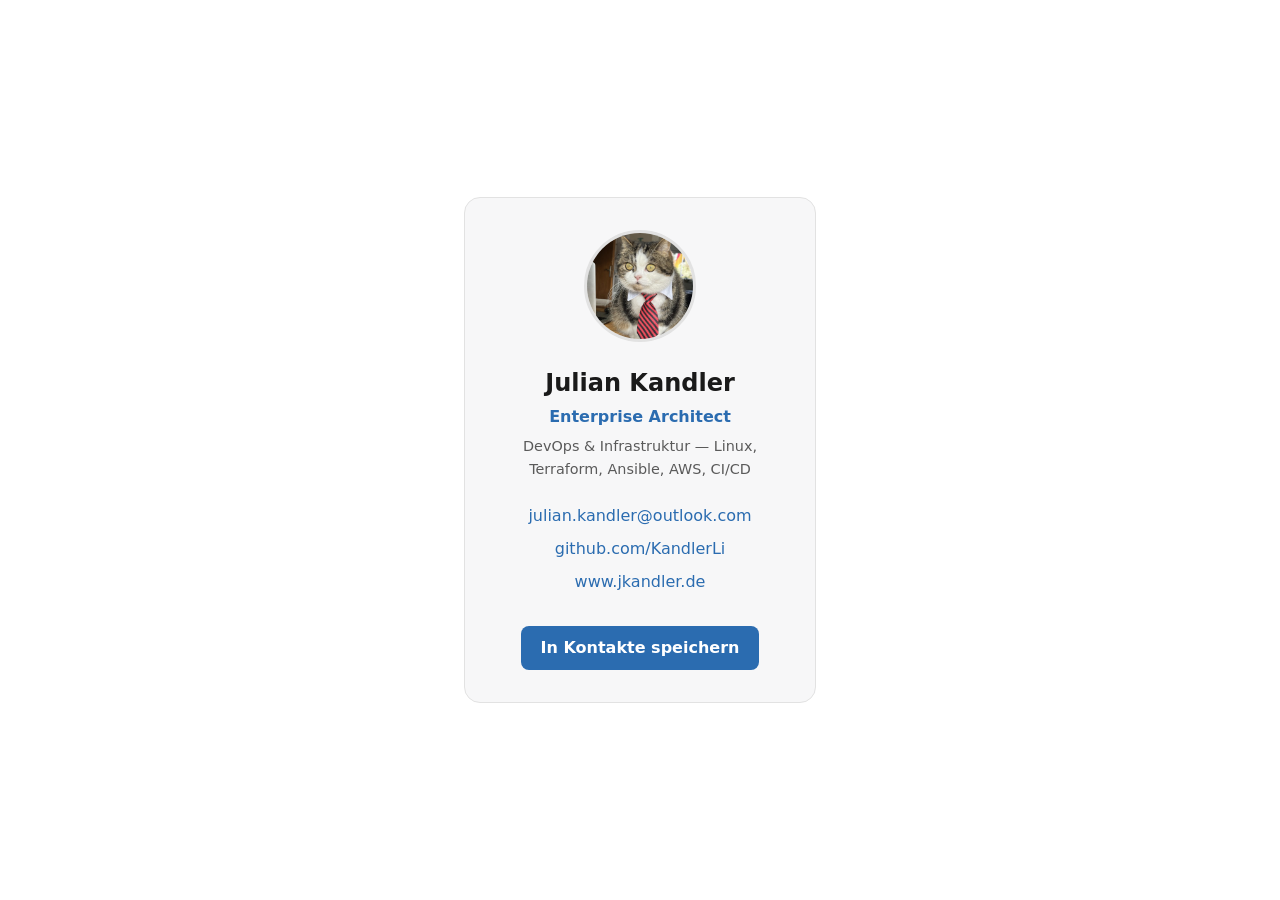
==== site/card.html @ 8a25c1dd "Add digital business card at /card Adds a lightweight business-card page (name, title, email, GitHub" ====
<!doctype html>
<html lang="de">
<head>
  <meta charset="utf-8">
  <meta name="viewport" content="width=device-width, initial-scale=1">
  <title>Julian Kandler — Visitenkarte</title>
  <meta name="description" content="Digitale Visitenkarte von Julian Kandler, Enterprise Architect.">
  <link rel="stylesheet" href="style.css">
  <link rel="stylesheet" href="card.css">
</head>
<body class="card-page">
  <main class="card">
    <img class="card-portrait" src="baozi.jpg" alt="Julian Kandler" width="600" height="800">
    <h1>Julian Kandler</h1>
    <p class="title">Enterprise Architect</p>
    <p class="tagline">DevOps &amp; Infrastruktur — Linux, Terraform, Ansible, AWS, CI/CD</p>

    <ul class="card-contacts">
      <li>
        <a href="mailto:julian.kandler@outlook.com">julian.kandler@outlook.com</a>
      </li>
      <li>
        <a href="https://github.com/KandlerLi">github.com/KandlerLi</a>
      </li>
      <li>
        <a href="https://www.jkandler.de">www.jkandler.de</a>
      </li>
    </ul>

    <a class="card-save" href="card.vcf" download="julian-kandler.vcf">In Kontakte speichern</a>
  </main>
</body>
</html>
---- site/style.css ----
:root {
  color-scheme: light dark;
  --bg: #ffffff;
  --fg: #1a1a1a;
  --muted: #5a5a5a;
  --accent: #2b6cb0;
  --border: #e2e2e2;
  --card-bg: #f7f7f8;
  --max-width: 46rem;
}

@media (prefers-color-scheme: dark) {
  :root {
    --bg: #14161a;
    --fg: #eaeaea;
    --muted: #a3a3a3;
    --accent: #6fa8dc;
    --border: #2a2d33;
    --card-bg: #1c1f24;
  }
}

* {
  box-sizing: border-box;
}

body {
  margin: 0;
  background: var(--bg);
  color: var(--fg);
  font-family: system-ui, -apple-system, "Segoe UI", Roboto, sans-serif;
  line-height: 1.55;
}

main,
.hero {
  max-width: var(--max-width);
  margin: 0 auto;
  padding: 0 1.5rem;
}

.hero {
  display: flex;
  align-items: center;
  gap: 1.5rem;
  padding-top: 3rem;
  padding-bottom: 2rem;
  flex-wrap: wrap;
}

.portrait {
  width: 8rem;
  height: 8rem;
  border-radius: 50%;
  object-fit: cover;
  border: 3px solid var(--border);
}

.hero h1 {
  margin: 0;
  font-size: 1.9rem;
}

.title {
  margin: 0.15rem 0 0;
  font-weight: 600;
  color: var(--accent);
}

.tagline {
  margin: 0.25rem 0 0;
  color: var(--muted);
}

.links {
  margin: 0.5rem 0 0;
}

.links a {
  color: var(--accent);
  text-decoration: none;
}

.links a:hover {
  text-decoration: underline;
}

.visually-hidden {
  position: absolute;
  width: 1px;
  height: 1px;
  overflow: hidden;
  clip: rect(0, 0, 0, 0);
  white-space: nowrap;
}

.profile {
  color: var(--muted);
  margin: 0 0 1rem;
}

.section-intro {
  color: var(--muted);
  margin: 0.25rem 0 1rem;
}

h2 {
  font-size: 1.3rem;
  border-bottom: 1px solid var(--border);
  padding-bottom: 0.4rem;
  margin-top: 2.5rem;
}

.employer {
  margin-top: 1.5rem;
}

.employer h3 {
  margin-bottom: 0.15rem;
  font-size: 1.1rem;
}

.role {
  margin: 0 0 0.75rem;
  color: var(--muted);
}

.dates {
  font-weight: 400;
  color: var(--muted);
  font-size: 0.9em;
}

.project {
  background: var(--card-bg);
  border: 1px solid var(--border);
  border-radius: 0.5rem;
  padding: 0.85rem 1rem;
  margin: 0.75rem 0;
}

.project h4 {
  margin: 0 0 0.4rem;
  font-size: 1rem;
}

.project ul {
  margin: 0 0 0.5rem;
  padding-left: 1.2rem;
}

.project li {
  margin-bottom: 0.25rem;
}

.skills-used {
  margin: 0;
  font-size: 0.85rem;
  color: var(--muted);
}

.skills {
  margin: 0;
}

.skills dt {
  font-weight: 600;
  margin-top: 0.75rem;
}

.skills dd {
  margin: 0.15rem 0 0;
  color: var(--muted);
}

.plain-list {
  list-style: none;
  padding: 0;
  margin: 0;
}

.plain-list li {
  margin-bottom: 0.9rem;
}

main {
  padding-bottom: 4rem;
}

@media (max-width: 30rem) {
  .hero {
    flex-direction: column;
    text-align: center;
  }
}
---- site/card.css ----
.card-page {
  display: flex;
  min-height: 100vh;
  align-items: center;
  justify-content: center;
  padding: 1.5rem;
}

.card {
  max-width: 22rem;
  width: 100%;
  text-align: center;
  background: var(--card-bg);
  border: 1px solid var(--border);
  border-radius: 1rem;
  padding: 2rem 1.75rem;
}

.card-portrait {
  width: 7rem;
  height: 7rem;
  border-radius: 50%;
  object-fit: cover;
  border: 3px solid var(--border);
  margin-bottom: 1rem;
}

.card h1 {
  margin: 0;
  font-size: 1.5rem;
}

.card .title {
  margin: 0.15rem 0 0;
  font-weight: 600;
  color: var(--accent);
}

.card .tagline {
  margin: 0.35rem 0 0;
  color: var(--muted);
  font-size: 0.9rem;
}

.card-contacts {
  list-style: none;
  margin: 1.5rem 0 0;
  padding: 0;
}

.card-contacts li {
  margin-bottom: 0.5rem;
}

.card-contacts a {
  color: var(--accent);
  text-decoration: none;
}

.card-contacts a:hover {
  text-decoration: underline;
}

.card-save {
  display: inline-block;
  margin-top: 1.5rem;
  padding: 0.6rem 1.25rem;
  border-radius: 0.5rem;
  background: var(--accent);
  color: var(--bg);
  text-decoration: none;
  font-weight: 600;
}

.card-save:hover {
  opacity: 0.9;
}
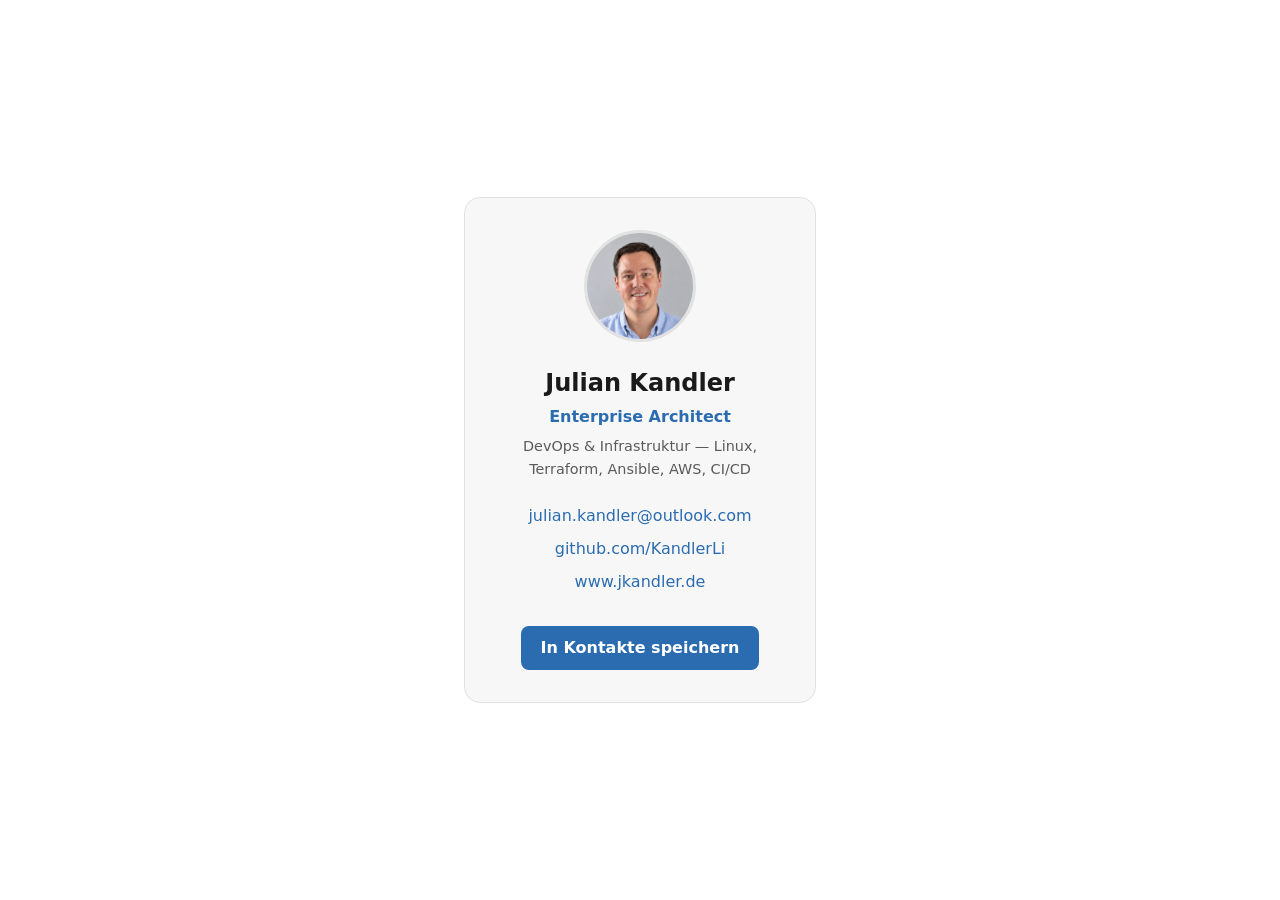
==== commit 07441b3b: "Update profile image and favicon" ====
--- a/site/card.html
+++ b/site/card.html
@@ -5,12 +5,13 @@
   <meta name="viewport" content="width=device-width, initial-scale=1">
   <title>Julian Kandler — Visitenkarte</title>
   <meta name="description" content="Digitale Visitenkarte von Julian Kandler, Enterprise Architect.">
+  <link rel="icon" href="favicon.ico" sizes="any">
   <link rel="stylesheet" href="style.css">
   <link rel="stylesheet" href="card.css">
 </head>
 <body class="card-page">
   <main class="card">
-    <img class="card-portrait" src="baozi.jpg" alt="Julian Kandler" width="600" height="800">
+    <img class="card-portrait" src="julian.png" alt="Julian Kandler" width="600" height="800">
     <h1>Julian Kandler</h1>
     <p class="title">Enterprise Architect</p>
     <p class="tagline">DevOps &amp; Infrastruktur — Linux, Terraform, Ansible, AWS, CI/CD</p>
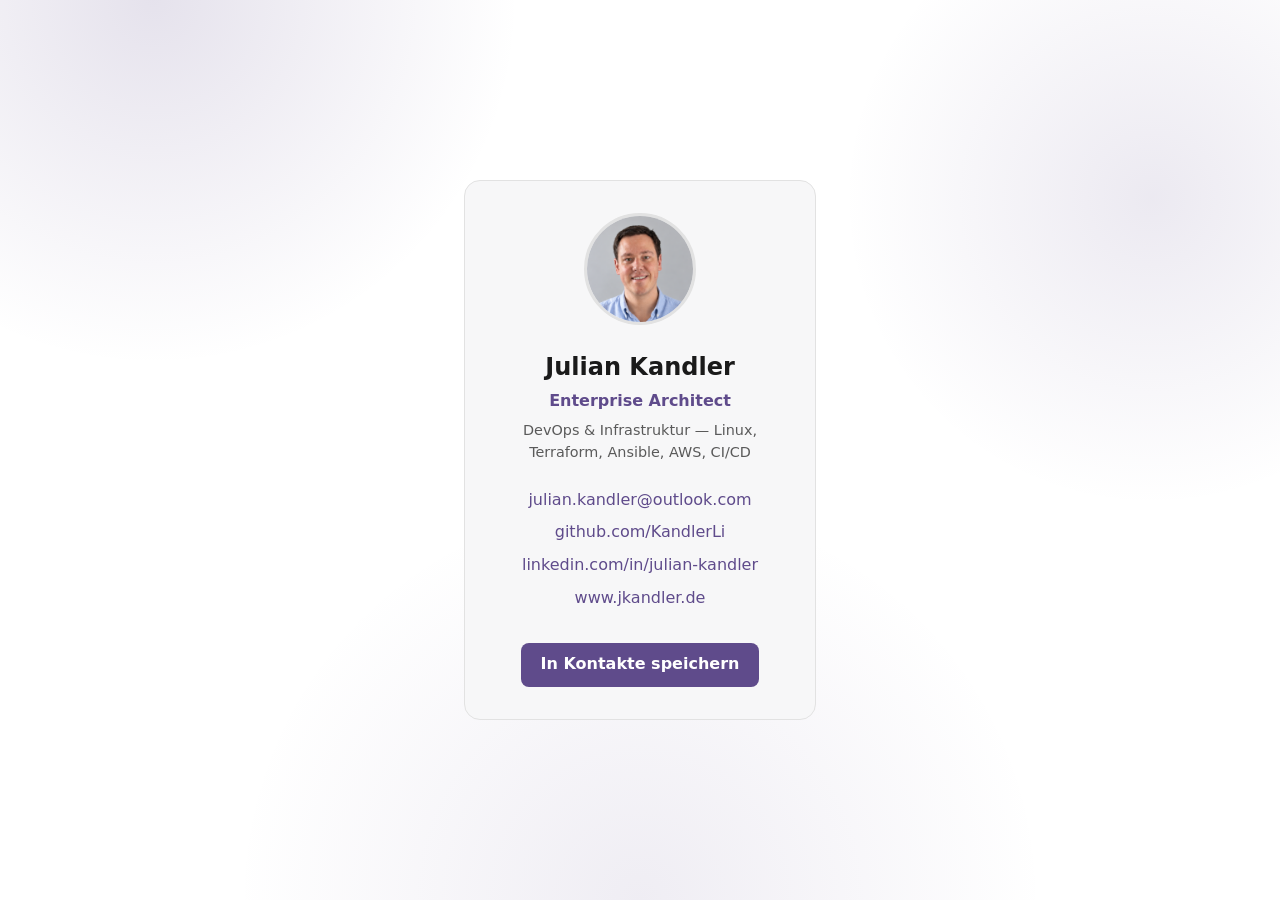
==== commit 7e40ae11: "site: add Impressum, Datenschutzerklärung, and a Contact section The .de domain, German-based operat" ====
--- a/site/card.html
+++ b/site/card.html
@@ -24,6 +24,9 @@
         <a href="https://github.com/KandlerLi">github.com/KandlerLi</a>
       </li>
       <li>
+        <a href="https://www.linkedin.com/in/julian-kandler-283b5b157">linkedin.com/in/julian-kandler</a>
+      </li>
+      <li>
         <a href="https://www.jkandler.de">www.jkandler.de</a>
       </li>
     </ul>
--- a/site/style.css
+++ b/site/style.css
@@ -3,41 +3,262 @@
   --bg: #ffffff;
   --fg: #1a1a1a;
   --muted: #5a5a5a;
-  --accent: #2b6cb0;
+  --accent: #5f4b8b;
+  --accent-contrast: #ffffff;
   --border: #e2e2e2;
   --card-bg: #f7f7f8;
   --max-width: 46rem;
+  --topbar-height: 3.25rem;
 }
 
 @media (prefers-color-scheme: dark) {
-  :root {
+  :root:not([data-theme="light"]) {
     --bg: #14161a;
     --fg: #eaeaea;
     --muted: #a3a3a3;
-    --accent: #6fa8dc;
+    --accent: #a695d6;
+    --accent-contrast: #14161a;
     --border: #2a2d33;
     --card-bg: #1c1f24;
   }
 }
 
+:root[data-theme="dark"] {
+  --bg: #14161a;
+  --fg: #eaeaea;
+  --muted: #a3a3a3;
+  --accent: #a695d6;
+  --accent-contrast: #14161a;
+  --border: #2a2d33;
+  --card-bg: #1c1f24;
+}
+
+:root[data-theme="light"] {
+  --bg: #ffffff;
+  --fg: #1a1a1a;
+  --muted: #5a5a5a;
+  --accent: #5f4b8b;
+  --accent-contrast: #ffffff;
+  --border: #e2e2e2;
+  --card-bg: #f7f7f8;
+}
+
 * {
   box-sizing: border-box;
 }
 
+html {
+  scroll-behavior: smooth;
+}
+
 body {
   margin: 0;
-  background: var(--bg);
+  background-color: var(--bg);
   color: var(--fg);
   font-family: system-ui, -apple-system, "Segoe UI", Roboto, sans-serif;
   line-height: 1.55;
 }
 
+@supports (background: color-mix(in srgb, red 50%, transparent)) {
+  body {
+    background-image:
+      radial-gradient(38rem 38rem at 12% 0%, color-mix(in srgb, var(--accent) 16%, transparent), transparent 60%),
+      radial-gradient(32rem 32rem at 90% 22%, color-mix(in srgb, var(--accent) 12%, transparent), transparent 60%),
+      radial-gradient(42rem 42rem at 50% 100%, color-mix(in srgb, var(--accent) 10%, transparent), transparent 60%);
+    background-repeat: no-repeat;
+    background-attachment: fixed;
+  }
+}
+
 main,
-.hero {
+.hero,
+.topbar-inner {
   max-width: var(--max-width);
   margin: 0 auto;
   padding: 0 1.5rem;
 }
+
+/* Topbar */
+
+.topbar {
+  position: sticky;
+  top: 0;
+  z-index: 50;
+  background: var(--bg);
+  border-bottom: 1px solid var(--border);
+  box-shadow: 0 1px 0 rgba(255, 255, 255, 0.12) inset, 0 4px 20px rgba(0, 0, 0, 0.05);
+}
+
+@supports (backdrop-filter: blur(1px)) or (-webkit-backdrop-filter: blur(1px)) {
+  .topbar {
+    background: color-mix(in srgb, var(--bg) 70%, transparent);
+    -webkit-backdrop-filter: blur(16px) saturate(160%);
+    backdrop-filter: blur(16px) saturate(160%);
+  }
+}
+
+.topbar-inner {
+  display: flex;
+  align-items: center;
+  gap: 1.25rem;
+  height: var(--topbar-height);
+  position: relative;
+}
+
+.brand {
+  font-weight: 700;
+  margin-right: auto;
+  white-space: nowrap;
+  display: flex;
+  align-items: center;
+  gap: 0.5rem;
+}
+
+.brand-logo {
+  width: 1.75rem;
+  height: 1.75rem;
+  border-radius: 0.4rem;
+  display: block;
+}
+
+.site-nav {
+  display: flex;
+  gap: 1.25rem;
+}
+
+.site-nav a {
+  color: var(--fg);
+  text-decoration: none;
+  font-size: 0.95rem;
+  white-space: nowrap;
+}
+
+.site-nav a:hover {
+  color: var(--accent);
+}
+
+.topbar-controls {
+  display: flex;
+  align-items: center;
+  gap: 0.5rem;
+}
+
+.lang-select {
+  background: var(--card-bg);
+  border: 1px solid var(--border);
+  border-radius: 0.5rem;
+  padding: 0.25rem 1.5rem 0.25rem 0.6rem;
+  font-size: 0.8rem;
+  cursor: pointer;
+  color: var(--fg);
+  font-family: inherit;
+  box-shadow: inset 0 1px 0 rgba(255, 255, 255, 0.2);
+  appearance: none;
+  -webkit-appearance: none;
+  background-image: linear-gradient(45deg, transparent 50%, currentColor 50%), linear-gradient(135deg, currentColor 50%, transparent 50%);
+  background-position: calc(100% - 0.9rem) center, calc(100% - 0.65rem) center;
+  background-size: 0.25rem 0.25rem, 0.25rem 0.25rem;
+  background-repeat: no-repeat;
+}
+
+.lang-select:hover,
+.lang-select:focus {
+  border-color: var(--accent);
+}
+
+.theme-toggle,
+.menu-toggle {
+  background: var(--card-bg);
+  border: 1px solid var(--border);
+  border-radius: 0.5rem;
+  width: 2rem;
+  height: 2rem;
+  display: flex;
+  align-items: center;
+  justify-content: center;
+  cursor: pointer;
+  color: var(--fg);
+  padding: 0;
+  flex: none;
+  box-shadow: inset 0 1px 0 rgba(255, 255, 255, 0.2);
+}
+
+@supports (backdrop-filter: blur(1px)) or (-webkit-backdrop-filter: blur(1px)) {
+  .lang-select,
+  .theme-toggle,
+  .menu-toggle {
+    background: color-mix(in srgb, var(--card-bg) 55%, transparent);
+    -webkit-backdrop-filter: blur(8px);
+    backdrop-filter: blur(8px);
+  }
+}
+
+.theme-icon {
+  font-size: 1rem;
+  line-height: 1;
+}
+
+.menu-toggle {
+  display: none;
+}
+
+.hamburger {
+  position: relative;
+  width: 1.1rem;
+  height: 2px;
+  background: currentColor;
+}
+
+.hamburger::before,
+.hamburger::after {
+  content: "";
+  position: absolute;
+  left: 0;
+  width: 1.1rem;
+  height: 2px;
+  background: currentColor;
+}
+
+.hamburger::before {
+  top: -0.35rem;
+}
+
+.hamburger::after {
+  top: 0.35rem;
+}
+
+@media (max-width: 40rem) {
+  .menu-toggle {
+    display: flex;
+  }
+
+  .site-nav {
+    display: none;
+    position: absolute;
+    top: 100%;
+    left: 0;
+    right: 0;
+    flex-direction: column;
+    background: var(--bg);
+    border-bottom: 1px solid var(--border);
+    padding: 0.75rem 1.5rem 1rem;
+    gap: 0.85rem;
+  }
+
+  .site-nav.nav-open {
+    display: flex;
+  }
+
+  @supports (backdrop-filter: blur(1px)) or (-webkit-backdrop-filter: blur(1px)) {
+    .site-nav {
+      background: color-mix(in srgb, var(--bg) 80%, transparent);
+      -webkit-backdrop-filter: blur(16px) saturate(160%);
+      backdrop-filter: blur(16px) saturate(160%);
+    }
+  }
+}
+
+/* Hero */
 
 .hero {
   display: flex;
@@ -104,11 +325,29 @@
   margin: 0.25rem 0 1rem;
 }
 
+section[id] {
+  scroll-margin-top: calc(var(--topbar-height) + 0.75rem);
+  background: var(--card-bg);
+  border: 1px solid var(--border);
+  border-radius: 1rem;
+  padding: 1.5rem 1.75rem 1.75rem;
+  margin: 1.75rem 0;
+  box-shadow: inset 0 1px 0 rgba(255, 255, 255, 0.15), 0 8px 24px rgba(0, 0, 0, 0.04);
+}
+
+@supports (backdrop-filter: blur(1px)) or (-webkit-backdrop-filter: blur(1px)) {
+  section[id] {
+    background: color-mix(in srgb, var(--card-bg) 55%, transparent);
+    -webkit-backdrop-filter: blur(16px) saturate(160%);
+    backdrop-filter: blur(16px) saturate(160%);
+  }
+}
+
 h2 {
   font-size: 1.3rem;
   border-bottom: 1px solid var(--border);
   padding-bottom: 0.4rem;
-  margin-top: 2.5rem;
+  margin-top: 0;
 }
 
 .employer {
@@ -187,6 +426,48 @@
   padding-bottom: 4rem;
 }
 
+.site-footer {
+  max-width: var(--max-width);
+  margin: 0 auto;
+  padding: 0 1.5rem 3rem;
+  color: var(--muted);
+  font-size: 0.85rem;
+  text-align: center;
+}
+
+.site-footer a {
+  color: var(--muted);
+  text-decoration: underline;
+}
+
+.site-footer a:hover {
+  color: var(--accent);
+}
+
+.legal-page main {
+  padding-top: calc(var(--topbar-height) + 1.5rem);
+}
+
+.legal-page h1 {
+  font-size: 1.6rem;
+}
+
+.legal-page h2 {
+  font-size: 1.1rem;
+  border: none;
+  margin-top: 1.75rem;
+  padding-bottom: 0;
+}
+
+.legal-page address {
+  font-style: normal;
+}
+
+.back-link {
+  display: inline-block;
+  margin-bottom: 1.5rem;
+}
+
 @media (max-width: 30rem) {
   .hero {
     flex-direction: column;
